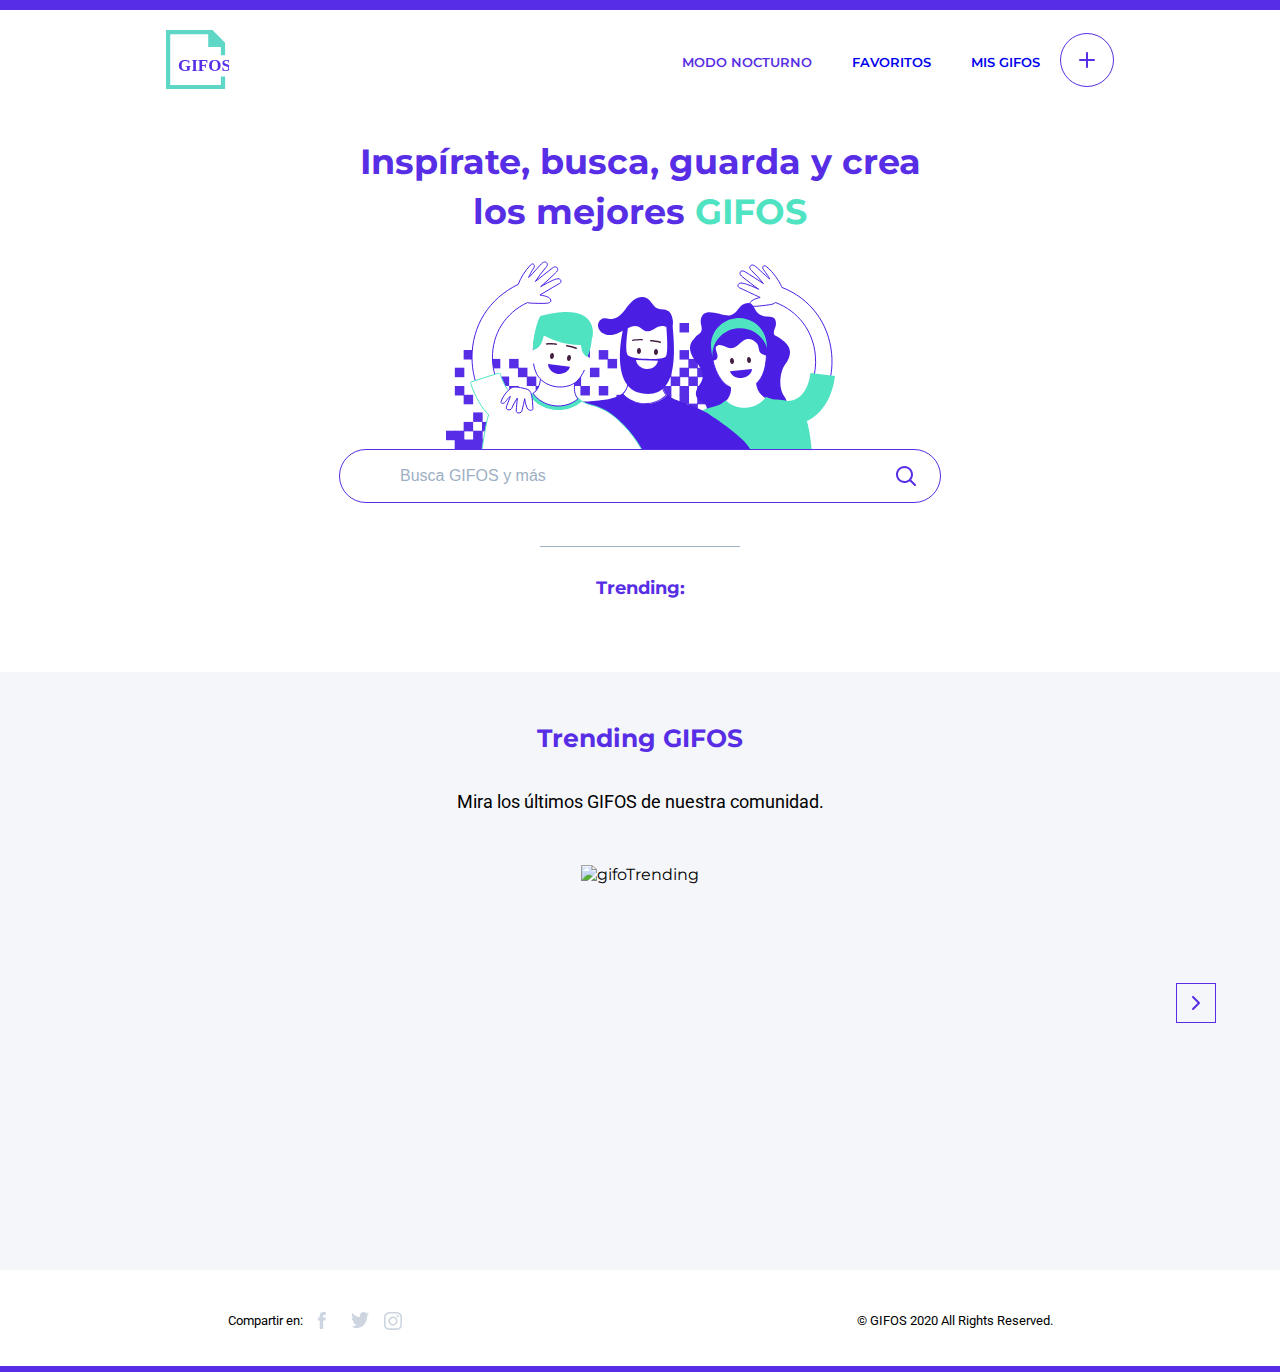
==== index.html @ 9e314768 "Search" ====
<!DOCTYPE html>
<html lang="es">
  <head>
    <meta charset="UTF-8" />
    <meta http-equiv="X-UA-Compatible" content="IE=edge" />
    <meta name="viewport" content="width=device-width, initial-scale=1.0" />
    <link rel="icon" href="/assets/logo-mobile.svg" type="image/png" />
    <link rel="stylesheet" href="/css/styles.css" />
    <title>GIFOS</title>
  </head>
  <body id="home">
    <header>
      <div class="logo">
        <a href="/"><img src="/assets/logo-desktop.svg" alt="logo-gifos" /></a>
      </div>
      <nav class="menu">
        <ul>
          <li>Modo Nocturno</li>
          <li><a href="/favoritos.html" id="favoritos">Favoritos</a></li>
          <li><a href="/mis-gifos.html" id="mis-gifos">Mis Gifos</a></li>
        </ul>
      </nav>
      <div class="crear">
        <a href="/crear-gifos.html" id="crear-gifos"
          ><img src="/assets/button-crear.svg" alt="icono-crear"
        /></a>
      </div>
    </header>
    <main>
      <div id="search">
        <h1 class="titulo">
          Inspírate, busca, guarda y crea los mejores <span>GIFOS</span>
        </h1>
        <img src="/assets/ilustra_header.svg" alt="ilustra_header" />
        <div id="search-bar">
          <div class="icon-search-gray dn"></div>
          <input
            type="text"
            name="searchGifos"
            id="searchGifos"
            placeholder="Busca GIFOS y más"
          />
          <div class="icon-search"></div>
          <div class="icon-close dn"></div>
          <div id="suggestions"></div>
        </div>
      </div>
      <div id="trending">
        <h3>Trending:</h3>
        <div id="trendingSearches"></div>
      </div>
      <div id="searchResult">
        <h1 id="titleResult" class="dn"></h1>
        <div id="gifosResult"></div>
        <div id="notFound" class="dn">
          <img
            class="imgNotFound"
            src="assets/icon-busqueda-sin-resultado.svg"
            alt="imagen busqueda no encontrada"
          />
          <p class="textNotFound">Intenta con otra búsqueda.</p>
        </div>
        <div class="showMore dn"></div>
      </div>
      <div id="trendingGifos">
        <h2 class="subtitulo">Trending GIFOS</h2>
        <p>Mira los últimos GIFOS de nuestra comunidad.</p>
        <div id="sliderTrending">
          <div class="gifoTrending">
            <img
              src="https://media4.giphy.com/media/BZkzGyUV7s5Gf83pqU/giphy.gif?cid=009a9293nwv7ic98i9bfx6fv4p8h81x9w68u6wdgsl4qky4t&rid=giphy.gif&ct=g"
              alt="gifoTrending"
            />
            <div class="gifoInfo">
              <div class="actions">
                <div class="like icon"></div>
                <div class="download icon"></div>
                <div class="expand icon"></div>
              </div>
              <div class="titles">
                <p class="user">Hola</p>
                <p class="title">Hola, que tal?</p>
              </div>
            </div>
          </div>
          <div id="arrowRight" class="arrowsSlider"></div>
          <div id="arrowLeft" class="arrowsSlider"></div>
        </div>
      </div>
    </main>
    <footer>
      <div id="social">
        <p>Compartir en:</p>
        <div id="redes-sociales">
          <a href="/" id="facebook" target="_blank"></a>
          <a href="/" id="twitter" target="_blank"></a>
          <a href="/" id="instagram" target="_blank"></a>
        </div>
      </div>
      <div id="copyright">
        <p>© GIFOS 2020 All Rights Reserved.</p>
      </div>
    </footer>
    <script src="js/scripts.js"></script>
  </body>
</html>
---- css/styles.css ----
@import url("https://fonts.googleapis.com/css2?family=Montserrat:wght@300;400;600;700&family=Open+Sans:wght@300;400;600;700&family=Roboto:wght@300;400;500;700;900&display=swap");
@font-face {
  font-family: "Open Sans";
  src: url("fonts/open_sans/OpenSans.woff");
}
@font-face {
  font-family: "Open Sans Bold";
  src: url("fonts/open_sans/OpenSans-bold.woff");
}
@font-face {
  font-family: "Open Sans Light";
  src: url("fonts/open_sans/OpenSans-light.woff");
}
@font-face {
  font-family: "Open Sans Semibold";
  src: url("fonts/open_sans/OpenSans-semibold.woff");
}
@font-face {
  font-family: "Montserrat Bold";
  src: url("fonts/montserrat/Montserrat-Bold.woff2") format("woff2");
}
/* Colores */
header {
  display: flex;
  justify-content: center;
  border-top: #572ee5 10px solid;
  padding: 20px;
}
header .logo {
  width: 40%;
}
header .menu {
  display: flex;
  align-items: center;
  text-transform: uppercase;
  font-size: 13px;
  font-weight: 600;
}
header .menu ul {
  display: flex;
  list-style: none;
  padding: 0;
}
header .menu ul li {
  padding: 0 20px;
  color: #572ee5;
}
header .menu ul li a {
  text-decoration: none;
}
header .menu ul li a:visited {
  color: #572ee5;
}
header .crear {
  display: flex;
  align-items: center;
}

/* IPAD */
@media screen and (max-width: 768px) {
  header .logo {
    width: 25%;
  }
}
/* Colores */
footer {
  display: flex;
  justify-content: space-around;
  border-bottom: #572ee5 6px solid;
  padding-bottom: 25px;
}
footer #social {
  display: flex;
}
footer #social #redes-sociales {
  display: flex;
  align-items: center;
}
footer #social #redes-sociales a {
  width: 18px;
  height: 18px;
  margin-left: 15px;
}
footer #social #redes-sociales a#facebook {
  background-image: url(/assets/icon_facebook.svg);
  background-repeat: no-repeat;
}
footer #social #redes-sociales a#facebook:hover {
  background-image: url(/assets/icon_facebook_hover.svg);
}
footer #social #redes-sociales a#instagram {
  background-image: url(/assets/icon_instagram.svg);
  background-repeat: no-repeat;
}
footer #social #redes-sociales a#instagram:hover {
  background-image: url(/assets/icon_instagram-hover.svg);
}
footer #social #redes-sociales a#twitter {
  background-image: url(/assets/icon-twitter.svg);
  background-repeat: no-repeat;
}
footer #social #redes-sociales a#twitter:hover {
  background-image: url(/assets/icon-twitter-hover.svg);
}
footer #social p {
  display: flex;
  align-items: center;
  font-family: Roboto;
  font-size: 13px;
  font-weight: normal;
}
footer #copyright p {
  display: flex;
  align-items: center;
  font-family: Roboto;
  font-size: 13px;
  font-weight: normal;
}

/* Colores */
body#home main #search {
  display: flex;
  flex-direction: column;
  align-items: center;
}
body#home main #search #search-bar {
  max-width: 650px;
  width: 100%;
  text-align: center;
  position: relative;
  margin-bottom: 25px;
  border: 1px solid #572ee5;
  border-radius: 30px;
}
body#home main #search #search-bar input {
  width: 80%;
  height: 50px;
  outline: none;
  font-size: 16px;
  border: none;
}
body#home main #search #search-bar input::placeholder {
  color: #9cafc3;
}
body#home main #search #search-bar div[class^=icon] {
  position: absolute;
  width: 20px;
  height: 20px;
  top: 1rem;
  right: 4%;
  cursor: pointer;
}
body#home main #search #search-bar .icon-search {
  background-image: url(/assets/icon-search.svg);
}
body#home main #search #search-bar .icon-close {
  background-image: url(/assets/close.svg);
  background-repeat: no-repeat;
  background-position: center;
}
body#home main #search #search-bar .icon-search-gray {
  background-image: url(/assets/icon-search-gray.svg);
  left: 4%;
}
body#home main #search #search-bar #suggestions .suggestion {
  display: flex;
  margin: 0 20px;
  text-align: start;
  padding: 5px 0;
}
body#home main #search #search-bar #suggestions .suggestion:first-child {
  border-top: 1px solid #9cafc3;
  padding-top: 10px;
}
body#home main #search #search-bar #suggestions .suggestion:last-child {
  padding-bottom: 10px;
}
body#home main #search #search-bar #suggestions .suggestion .icon-search-gray {
  position: initial;
  width: 16px;
  height: 16px;
  margin-right: 18px;
  margin-left: 8px;
}
body#home main #trending {
  display: flex;
  flex-direction: column;
  align-items: center;
}
body#home main #trending.dn {
  display: none;
}
body#home main #trending h3 {
  text-align: center;
  font-size: 18px;
  font-weight: bold;
  color: #572ee5;
  border-top: 1px #9cafc3 solid;
  width: 200px;
  display: flex;
  justify-content: center;
  padding-top: 30px;
}
body#home main #trending #trendingSearches {
  margin-bottom: 25px;
}
body#home main #trending #trendingSearches span {
  font-size: 16px;
  font-weight: normal;
  color: #572ee5;
  text-transform: capitalize;
}
body#home main #searchResult {
  display: flex;
  flex-wrap: wrap;
  justify-content: center;
}
body#home main #searchResult #titleResult {
  font-size: 35px;
  color: #572ee5;
  text-align: center;
  width: 338px;
  border-top: 1px #9cafc3 solid;
  padding-top: 30px;
}

/* Colores */
body#favoritos header .menu #favoritos {
  color: #9cafc3;
}
body#favoritos main #icono-titulo,
body#favoritos main #contenedor-vacio {
  display: flex;
  flex-direction: column;
  align-items: center;
}
body#favoritos main #contenedor-vacio {
  margin: 80px 0;
}

/* Colores */
body#mis-gifos header .menu #mis-gifos {
  color: #9cafc3;
}
body#mis-gifos main #icono-titulo,
body#mis-gifos main #contenedor-vacio {
  display: flex;
  flex-direction: column;
  align-items: center;
}
body#mis-gifos main #contenedor-vacio {
  margin: 80px 0;
}

/* Colores */
body {
  margin: 0;
  font-family: Montserrat;
}
body main {
  display: flex;
  justify-content: center;
  flex-direction: column;
  align-items: center;
}
body main h1.titulo {
  color: #572ee5;
  font-size: 35px;
  font-family: Montserrat, "Open Sans";
  text-align: center;
  line-height: 50px;
  width: 600px;
  justify-content: center;
}
body main h1.titulo span {
  color: #50e3c2;
}
body main h2.subtitulo {
  font-size: 25px;
  color: #572ee5;
  font-weight: bold;
}
body main h3.subtitulo-secundario {
  font-size: 22px;
  color: #50e3c2;
  text-align: center;
}
body main #trendingGifos {
  width: 100%;
  background: #f5f6f9;
  display: flex;
  flex-direction: column;
  align-items: center;
  padding: 30px 0;
  margin: 30px 0;
}
body main #trendingGifos p {
  font-family: Roboto;
  font-size: 18px;
  font-weight: normal;
}
body main #trendingGifos #sliderTrending {
  position: relative;
  width: 90%;
  display: flex;
  justify-content: center;
  align-items: center;
  margin-top: 35px;
  margin-bottom: 100px;
}
body main #trendingGifos #sliderTrending .arrowsSlider {
  position: absolute;
  display: flex;
  justify-content: space-between;
  cursor: pointer;
}
body main #trendingGifos #sliderTrending .arrowsSlider#arrowRight {
  right: 0;
  content: url("/assets/Button-Slider-right.svg");
}
body main #trendingGifos #sliderTrending .arrowsSlider#arrowRight:hover {
  content: url("/assets/Button-Slider-right-hover.svg");
}
body main #trendingGifos #sliderTrending .arrowsSlider#arrowLeft {
  left: 0;
  content: url("/assets/Button-Slider-left.svg");
}
body main #trendingGifos #sliderTrending .arrowsSlider#arrowLeft:hover {
  content: url("/assets/Button-Slider-left-hover.svg");
}
body #searchResult {
  display: flex;
  flex-direction: column;
  align-items: center;
}
body #searchResult #gifosResult {
  display: flex;
  flex-wrap: wrap;
  justify-content: center;
  max-width: 1440px;
}
body #searchResult #gifosResult .gifoTrending {
  max-height: 200px;
  max-width: 260px;
  margin: 15px;
}
body #searchResult #gifosResult .gifoTrending img {
  height: 200px;
  width: 260px;
  object-fit: cover;
}
body #searchResult #gifosResult .gifoTrending .gifoInfo {
  height: 200px;
  width: 260px;
}
body #searchResult #gifosResult .gifoTrending .gifoInfo:hover .gifoInfo {
  display: block;
  background-color: rgba(87, 46, 229, 0.5);
}
body #searchResult #gifosResult .gifoTrending .gifoInfo .titles {
  bottom: 10px;
}
body #searchResult #gifosResult .gifoTrending .gifoInfo .actions .icon {
  margin: 15px 10px 0 0;
}
body #searchResult #notFound {
  display: flex;
  flex-direction: column;
  align-items: center;
  font-size: 22px;
  color: #50e3c2;
  font-weight: bold;
  margin: 25px 0;
}
body #searchResult #notFound img {
  width: 150px;
  height: 150px;
}
body #searchResult #notFound.dn {
  display: none;
}
body #searchResult .showMore {
  position: relative;
  background-image: url("/assets/CTA-ver-mas.svg");
  margin: auto;
  margin-bottom: 30px;
  top: 30px;
  width: 128px;
  height: 50px;
  background-repeat: no-repeat;
  cursor: pointer;
  transition: all 0.3s ease;
}
body #searchResult .showMore:hover {
  background-image: url("/assets/CTA-ver-mas-hover.svg");
}
body .gifoTrending {
  height: 275px;
  width: 375px;
  overflow: hidden;
  display: flex;
  justify-content: center;
}
body .gifoTrending img {
  height: 275px;
}
body .gifoTrending .gifoInfo {
  display: none;
  position: absolute;
  height: 100%;
  width: 375px;
}
body .gifoTrending .gifoInfo .actions {
  display: flex;
  justify-content: flex-end;
}
body .gifoTrending .gifoInfo .actions .icon {
  width: 32px;
  height: 32px;
  margin: 20px 20px 0 0;
  cursor: pointer;
}
body .gifoTrending .gifoInfo .actions .icon.like {
  content: url("/assets/icon-fav.svg");
}
body .gifoTrending .gifoInfo .actions .icon.like:hover {
  content: url("/assets/icon-fav-hover.svg");
}
body .gifoTrending .gifoInfo .actions .icon.download {
  content: url("/assets/icon-download.svg");
}
body .gifoTrending .gifoInfo .actions .icon.download:hover {
  content: url("/assets/icon-download-hover.svg");
}
body .gifoTrending .gifoInfo .actions .icon.expand {
  content: url("/assets/icon-max-normal.svg");
}
body .gifoTrending .gifoInfo .actions .icon.expand:hover {
  content: url("/assets/icon-max-hover.svg");
}
body .gifoTrending .gifoInfo .titles {
  position: absolute;
  bottom: 50px;
  left: 20px;
}
body .gifoTrending .gifoInfo .titles p {
  color: white;
}
body .gifoTrending .gifoInfo .titles p.user {
  font-size: 15px;
  margin-bottom: 6px;
}
body .gifoTrending .gifoInfo .titles p.title {
  margin-top: 0;
  font-size: 18px;
  font-weight: bold;
}
body .gifoTrending:hover .gifoInfo {
  display: block;
  background-color: rgba(87, 46, 229, 0.5);
}
body .dn {
  display: none;
}
body .db {
  display: block;
}

/*# sourceMappingURL=styles.css.map */
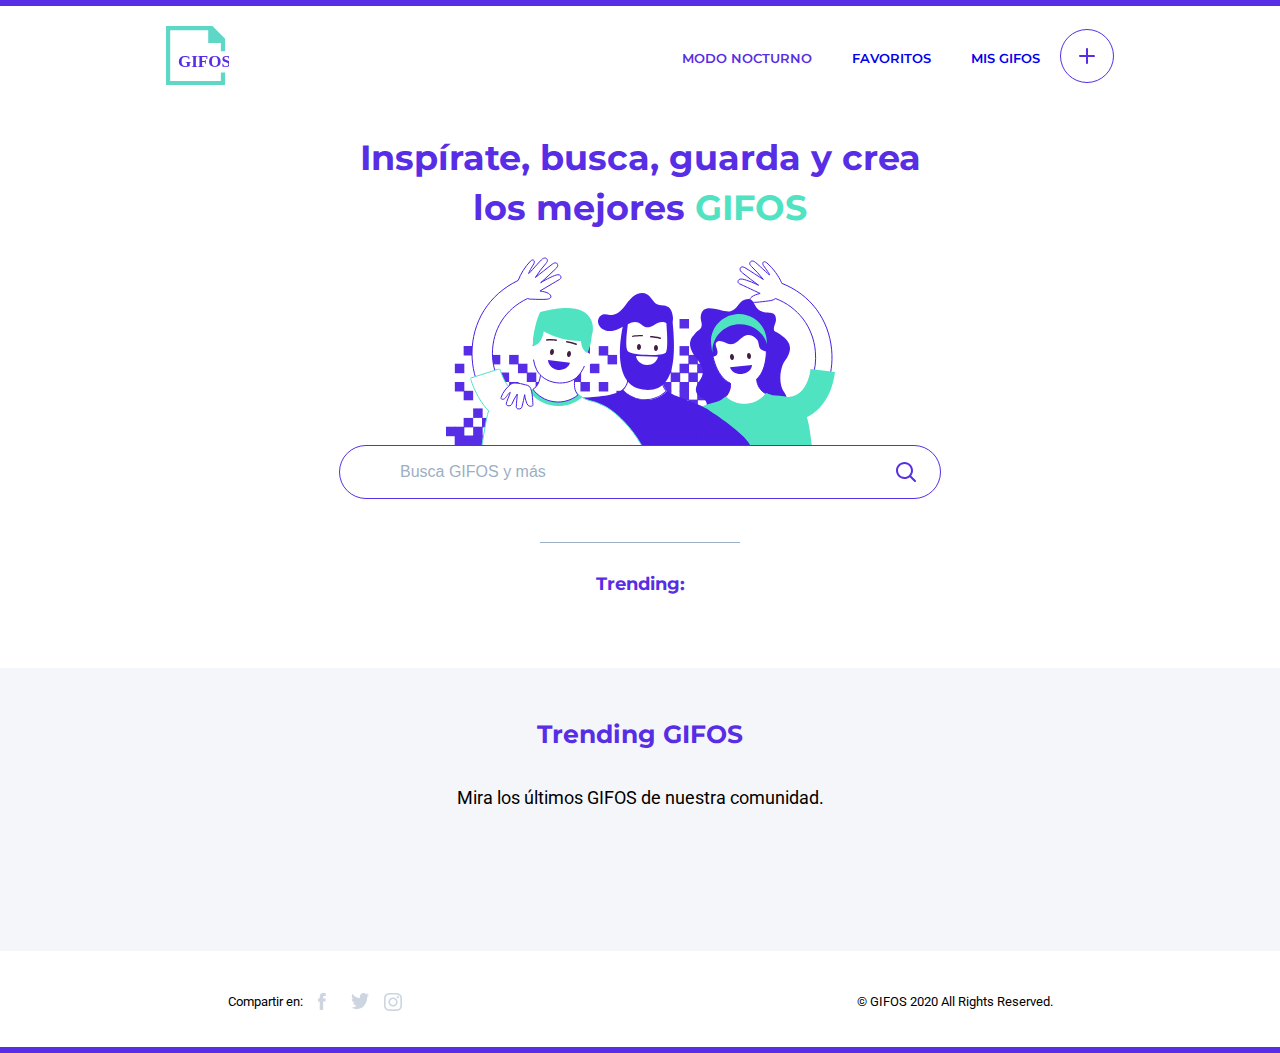
==== commit b210b516: "Home" ====
--- a/index.html
+++ b/index.html
@@ -66,22 +66,7 @@
         <h2 class="subtitulo">Trending GIFOS</h2>
         <p>Mira los últimos GIFOS de nuestra comunidad.</p>
         <div id="sliderTrending">
-          <div class="gifoTrending">
-            <img
-              src="https://media4.giphy.com/media/BZkzGyUV7s5Gf83pqU/giphy.gif?cid=009a9293nwv7ic98i9bfx6fv4p8h81x9w68u6wdgsl4qky4t&rid=giphy.gif&ct=g"
-              alt="gifoTrending"
-            />
-            <div class="gifoInfo">
-              <div class="actions">
-                <div class="like icon"></div>
-                <div class="download icon"></div>
-                <div class="expand icon"></div>
-              </div>
-              <div class="titles">
-                <p class="user">Hola</p>
-                <p class="title">Hola, que tal?</p>
-              </div>
-            </div>
+          <div id="gifoTrendingSlider">
           </div>
           <div id="arrowRight" class="arrowsSlider"></div>
           <div id="arrowLeft" class="arrowsSlider"></div>
--- a/css/styles.css
+++ b/css/styles.css
@@ -23,7 +23,7 @@
 header {
   display: flex;
   justify-content: center;
-  border-top: #572ee5 10px solid;
+  border-top: #572ee5 6px solid;
   padding: 20px;
 }
 header .logo {
@@ -164,6 +164,7 @@
 }
 body#home main #search #search-bar #suggestions .suggestion {
   display: flex;
+  cursor: pointer;
   margin: 0 20px;
   text-align: start;
   padding: 5px 0;
@@ -209,6 +210,7 @@
   font-weight: normal;
   color: #572ee5;
   text-transform: capitalize;
+  cursor: pointer;
 }
 body#home main #searchResult {
   display: flex;
@@ -301,12 +303,13 @@
 }
 body main #trendingGifos #sliderTrending {
   position: relative;
-  width: 90%;
+  width: 92%;
   display: flex;
   justify-content: center;
   align-items: center;
   margin-top: 35px;
-  margin-bottom: 100px;
+  margin-bottom: 60px;
+  overflow: hidden;
 }
 body main #trendingGifos #sliderTrending .arrowsSlider {
   position: absolute;
@@ -394,68 +397,142 @@
 body #searchResult .showMore:hover {
   background-image: url("/assets/CTA-ver-mas-hover.svg");
 }
-body .gifoTrending {
+body #gifoTrendingSlider {
+  display: flex;
+  width: 90%;
+  overflow: hidden;
+}
+body #gifoTrendingSlider .gifoTrending {
+  height: 275px;
+  width: 357px;
+  display: flex;
+  padding-right: 8px;
+  justify-content: center;
+  position: relative;
+}
+body #gifoTrendingSlider .gifoTrending img {
+  width: 357px;
+  height: 275px;
+  object-fit: cover;
+}
+body #gifoTrendingSlider .gifoTrending .gifoInfo {
+  display: none;
+  position: absolute;
+  height: 100%;
+  width: 355px;
+}
+body #gifoTrendingSlider .gifoTrending .gifoInfo .actions {
+  display: flex;
+  justify-content: flex-end;
+}
+body #gifoTrendingSlider .gifoTrending .gifoInfo .actions .icon {
+  width: 32px;
+  height: 32px;
+  margin: 20px 20px 0 0;
+  cursor: pointer;
+}
+body #gifoTrendingSlider .gifoTrending .gifoInfo .actions .icon.like {
+  content: url("/assets/icon-fav.svg");
+}
+body #gifoTrendingSlider .gifoTrending .gifoInfo .actions .icon.like:hover {
+  content: url("/assets/icon-fav-hover.svg");
+}
+body #gifoTrendingSlider .gifoTrending .gifoInfo .actions .icon.download {
+  content: url("/assets/icon-download.svg");
+}
+body #gifoTrendingSlider .gifoTrending .gifoInfo .actions .icon.download:hover {
+  content: url("/assets/icon-download-hover.svg");
+}
+body #gifoTrendingSlider .gifoTrending .gifoInfo .actions .icon.expand {
+  content: url("/assets/icon-max-normal.svg");
+}
+body #gifoTrendingSlider .gifoTrending .gifoInfo .actions .icon.expand:hover {
+  content: url("/assets/icon-max-hover.svg");
+}
+body #gifoTrendingSlider .gifoTrending .gifoInfo .titles {
+  position: absolute;
+  bottom: 12px;
+  left: 20px;
+}
+body #gifoTrendingSlider .gifoTrending .gifoInfo .titles p {
+  color: white;
+}
+body #gifoTrendingSlider .gifoTrending .gifoInfo .titles p.user {
+  font-size: 15px;
+  margin-bottom: 6px;
+}
+body #gifoTrendingSlider .gifoTrending .gifoInfo .titles p.title {
+  margin-top: 0;
+  font-size: 18px;
+  font-weight: bold;
+}
+body #gifoTrendingSlider .gifoTrending:hover .gifoInfo {
+  display: block;
+  background-color: rgba(87, 46, 229, 0.5);
+  overflow: hidden;
+}
+body #gifosResult .gifoTrending {
   height: 275px;
   width: 375px;
   overflow: hidden;
   display: flex;
   justify-content: center;
 }
-body .gifoTrending img {
+body #gifosResult .gifoTrending img {
   height: 275px;
 }
-body .gifoTrending .gifoInfo {
+body #gifosResult .gifoTrending .gifoInfo {
   display: none;
   position: absolute;
   height: 100%;
   width: 375px;
 }
-body .gifoTrending .gifoInfo .actions {
+body #gifosResult .gifoTrending .gifoInfo .actions {
   display: flex;
   justify-content: flex-end;
 }
-body .gifoTrending .gifoInfo .actions .icon {
+body #gifosResult .gifoTrending .gifoInfo .actions .icon {
   width: 32px;
   height: 32px;
   margin: 20px 20px 0 0;
   cursor: pointer;
 }
-body .gifoTrending .gifoInfo .actions .icon.like {
+body #gifosResult .gifoTrending .gifoInfo .actions .icon.like {
   content: url("/assets/icon-fav.svg");
 }
-body .gifoTrending .gifoInfo .actions .icon.like:hover {
+body #gifosResult .gifoTrending .gifoInfo .actions .icon.like:hover {
   content: url("/assets/icon-fav-hover.svg");
 }
-body .gifoTrending .gifoInfo .actions .icon.download {
+body #gifosResult .gifoTrending .gifoInfo .actions .icon.download {
   content: url("/assets/icon-download.svg");
 }
-body .gifoTrending .gifoInfo .actions .icon.download:hover {
+body #gifosResult .gifoTrending .gifoInfo .actions .icon.download:hover {
   content: url("/assets/icon-download-hover.svg");
 }
-body .gifoTrending .gifoInfo .actions .icon.expand {
+body #gifosResult .gifoTrending .gifoInfo .actions .icon.expand {
   content: url("/assets/icon-max-normal.svg");
 }
-body .gifoTrending .gifoInfo .actions .icon.expand:hover {
+body #gifosResult .gifoTrending .gifoInfo .actions .icon.expand:hover {
   content: url("/assets/icon-max-hover.svg");
 }
-body .gifoTrending .gifoInfo .titles {
+body #gifosResult .gifoTrending .gifoInfo .titles {
   position: absolute;
   bottom: 50px;
   left: 20px;
 }
-body .gifoTrending .gifoInfo .titles p {
+body #gifosResult .gifoTrending .gifoInfo .titles p {
   color: white;
 }
-body .gifoTrending .gifoInfo .titles p.user {
+body #gifosResult .gifoTrending .gifoInfo .titles p.user {
   font-size: 15px;
   margin-bottom: 6px;
 }
-body .gifoTrending .gifoInfo .titles p.title {
+body #gifosResult .gifoTrending .gifoInfo .titles p.title {
   margin-top: 0;
   font-size: 18px;
   font-weight: bold;
 }
-body .gifoTrending:hover .gifoInfo {
+body #gifosResult .gifoTrending:hover .gifoInfo {
   display: block;
   background-color: rgba(87, 46, 229, 0.5);
 }
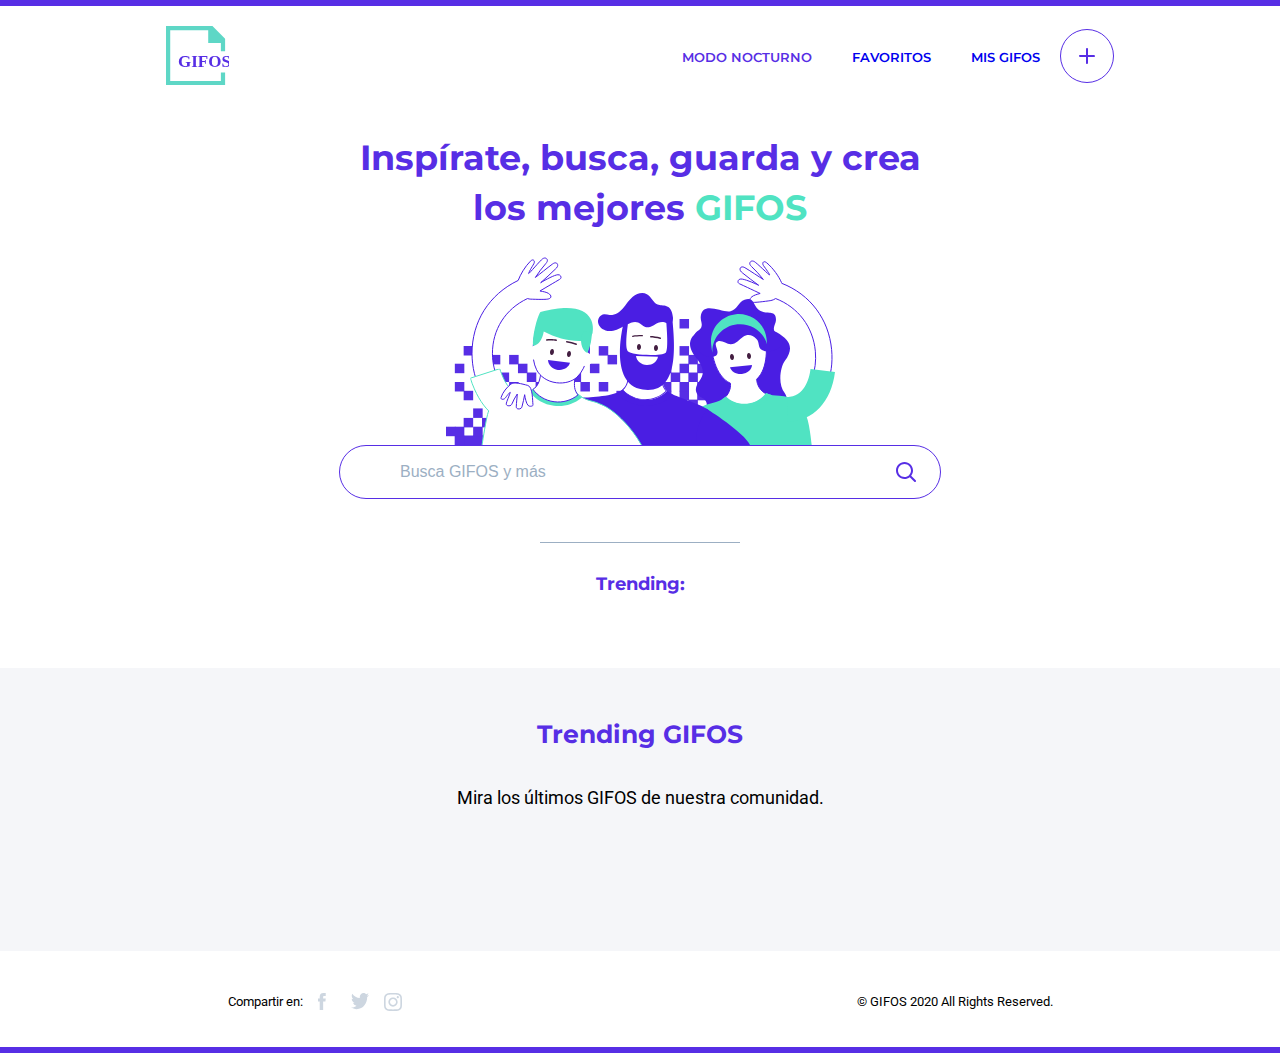
==== commit ffbef727: "darkMode and mobile" ====
--- a/index.html
+++ b/index.html
@@ -11,20 +11,37 @@
   <body id="home">
     <header>
       <div class="logo">
-        <a href="/"><img src="/assets/logo-desktop.svg" alt="logo-gifos" /></a>
+        <a href="/"><img src="/assets/logo.svg" alt="logo-gifos" /></a>
       </div>
-      <nav class="menu">
+      <nav class="menu" aria-label="menuDesktop">
         <ul>
-          <li>Modo Nocturno</li>
-          <li><a href="/favoritos.html" id="favoritos">Favoritos</a></li>
-          <li><a href="/mis-gifos.html" id="mis-gifos">Mis Gifos</a></li>
+          <li id="nightMode">Modo Nocturno</li>
+          <li><a href="/favoritos.html">Favoritos</a></li>
+          <li><a href="/mis-gifos.html">Mis Gifos</a></li>
         </ul>
       </nav>
       <div class="crear">
-        <a href="/crear-gifos.html" id="crear-gifos"
-          ><img src="/assets/button-crear.svg" alt="icono-crear"
-        /></a>
+        <a href="/crear-gifos.html" id="crear-gifos">
+          <img src="/assets/button-crear.svg" alt="icono-crear" />
+        </a>
       </div>
+      <div class="menuMobile"></div>
+      <nav id="menuList" aria-label="menuDesktop">
+        <ul>
+          <li id="nightModeMobile">
+            Modo Nocturno
+            <hr />
+          </li>
+          <li>
+            <a href="/favoritos.html">Favoritos</a>
+            <hr />
+          </li>
+          <li>
+            <a href="/mis-gifos.html">Mis Gifos</a>
+            <hr />
+          </li>
+        </ul>
+      </nav>
     </header>
     <main>
       <div id="search">
@@ -64,10 +81,12 @@
       </div>
       <div id="trendingGifos">
         <h2 class="subtitulo">Trending GIFOS</h2>
-        <p>Mira los últimos GIFOS de nuestra comunidad.</p>
+        <p>
+          Mira los últimos <br />
+          GIFOS de nuestra comunidad.
+        </p>
         <div id="sliderTrending">
-          <div id="gifoTrendingSlider">
-          </div>
+          <div id="gifoTrendingSlider"></div>
           <div id="arrowRight" class="arrowsSlider"></div>
           <div id="arrowLeft" class="arrowsSlider"></div>
         </div>
@@ -77,9 +96,9 @@
       <div id="social">
         <p>Compartir en:</p>
         <div id="redes-sociales">
-          <a href="/" id="facebook" target="_blank"></a>
-          <a href="/" id="twitter" target="_blank"></a>
-          <a href="/" id="instagram" target="_blank"></a>
+          <a href="/" title="facebook" id="facebook" target="_blank"></a>
+          <a href="/" title="twitter" id="twitter" target="_blank"></a>
+          <a href="/" title="instagram" id="instagram" target="_blank"></a>
         </div>
       </div>
       <div id="copyright">
--- a/css/styles.css
+++ b/css/styles.css
@@ -42,8 +42,9 @@
   padding: 0;
 }
 header .menu ul li {
-  padding: 0 20px;
+  margin: 0 20px;
   color: #572ee5;
+  border-bottom: solid 3px transparent;
 }
 header .menu ul li a {
   text-decoration: none;
@@ -51,15 +52,126 @@
 header .menu ul li a:visited {
   color: #572ee5;
 }
+header .menu ul li:hover {
+  border-bottom: solid 3px #50e3c2;
+}
+header .menu #nightMode {
+  cursor: pointer;
+}
+header .menu #nightMode.active {
+  font-size: 0;
+}
+header .menu #nightMode.active::after {
+  font-size: 13px;
+  content: "MODO DIURNO";
+}
 header .crear {
-  display: flex;
-  align-items: center;
+  width: 54px;
+  display: flex;
+  align-items: center;
+}
+header .crear a img:hover {
+  content: url("/assets/CTA-crear-gifo-hover.svg");
+}
+header .menuMobile {
+  display: none;
+}
+header #menuList {
+  display: none;
 }
 
-/* IPAD */
-@media screen and (max-width: 768px) {
+/* TABLET */
+@media screen and (max-width: 790px) {
   header .logo {
     width: 25%;
+  }
+}
+/* MOBILE */
+@media (max-width: 640px) {
+  header {
+    display: flex;
+    justify-content: space-between;
+    padding: 10px 0;
+    position: fixed;
+    width: 100%;
+    background: white;
+    z-index: 3;
+    box-shadow: 4px 4px 18px rgba(0, 0, 0, 0.12);
+    top: 0;
+  }
+  header .logo {
+    padding-left: 20px;
+  }
+  header .menu,
+header .crear {
+    display: none;
+  }
+  header .menuMobile {
+    display: block;
+    content: url("/assets/burger.svg");
+    background-repeat: no-repeat;
+    background-position: center;
+    width: 20px;
+    height: 20px;
+    margin: 20px;
+  }
+  header #menuList {
+    display: none;
+  }
+  header #menuList.open {
+    background-color: #572ee5;
+    opacity: 0.9;
+    display: flex;
+    position: fixed;
+    left: 0;
+    width: 100%;
+    height: 100%;
+    top: 90px;
+  }
+  header #menuList.open ul {
+    display: flex;
+    width: 100%;
+    padding-left: 0;
+    flex-direction: column;
+    justify-content: flex-start;
+    list-style: none;
+    margin-top: 35px;
+  }
+  header #menuList.open ul li {
+    margin-top: 8px;
+    height: 50px;
+  }
+  header #menuList.open ul li hr {
+    width: 40px;
+    opacity: 0.5;
+    margin-top: 12px;
+    margin-bottom: 0;
+  }
+  header #menuList.open ul li, header #menuList.open ul a {
+    display: flex;
+    flex-direction: column;
+    text-align: center;
+    justify-content: center;
+    align-items: center;
+    color: white;
+    text-decoration: none;
+    font-weight: 600;
+  }
+  header #menuList.open ul #nightModeMobile {
+    cursor: pointer;
+  }
+  header #menuList.open ul #nightModeMobile.active {
+    font-size: 0;
+  }
+  header #menuList.open ul #nightModeMobile.active::before {
+    font-size: 1rem;
+    content: "Modo Diurno";
+  }
+  header.open {
+    position: fixed;
+    width: 100%;
+    background: white;
+    z-index: 3;
   }
 }
 /* Colores */
@@ -117,6 +229,32 @@
   font-weight: normal;
 }
 
+/* MOBILE */
+@media (max-width: 640px) {
+  footer {
+    flex-direction: column;
+    align-items: center;
+  }
+  footer #social {
+    display: flex;
+    flex-direction: column;
+    align-items: center;
+  }
+  footer #social p {
+    font-size: 15px;
+  }
+  footer #social #redes-sociales {
+    gap: 10px;
+    margin-top: 8px;
+    margin-bottom: 16px;
+  }
+  footer #social #redes-sociales a {
+    margin-left: 0;
+  }
+  footer #copyright {
+    font-size: 14px;
+  }
+}
 /* Colores */
 body#home main #search {
   display: flex;
@@ -226,38 +364,761 @@
   padding-top: 30px;
 }
 
+/* MOBILE */
+@media (max-width: 640px) {
+  body#home main .titulo {
+    width: 312px;
+    line-height: 33px;
+  }
+  body#home main #search img {
+    max-width: 85%;
+  }
+  body#home main #search #search-bar {
+    max-width: 90%;
+  }
+  body#home main #search #search-bar input {
+    width: 65%;
+  }
+  body#home main #trending #trendingSearches {
+    max-width: 60%;
+    text-align: center;
+    line-height: 25px;
+  }
+  body#home main #searchResult #gifosResult {
+    gap: 10px;
+  }
+  body#home main #searchResult #gifosResult .gifoTrending {
+    height: 140px;
+    width: 160px;
+  }
+  body#home main #searchResult #gifosResult .gifoTrending img {
+    height: 140px;
+    width: 160px;
+    object-fit: cover;
+  }
+}
 /* Colores */
-body#favoritos header .menu #favoritos {
+body#likesPage header .menu #favoritos {
   color: #9cafc3;
 }
-body#favoritos main #icono-titulo,
-body#favoritos main #contenedor-vacio {
+body#likesPage main #icono-titulo,
+body#likesPage main #emptyContainer {
   display: flex;
   flex-direction: column;
   align-items: center;
 }
-body#favoritos main #contenedor-vacio {
+body#likesPage main #icono-titulo.dn,
+body#likesPage main #emptyContainer.dn {
+  display: none;
+}
+body#likesPage main #emptyContainer {
   margin: 80px 0;
+}
+body#likesPage main #likesContainer {
+  display: flex;
+  flex-wrap: wrap;
+  justify-content: center;
+  max-width: 1400px;
+  margin: 40px 0;
+  gap: 29px;
+}
+body#likesPage main #likesContainer .gifoCardsLike {
+  display: flex;
+  height: 275px;
+  justify-content: center;
+  max-height: 200px;
+  max-width: 260px;
+  overflow: hidden;
+  width: 375px;
+}
+body#likesPage main #likesContainer .gifoCardsLike img {
+  height: 200px;
+  width: 260px;
+  object-fit: cover;
+}
+body#likesPage main #likesContainer .gifoCardsLike .gifoInfo {
+  display: none;
+  position: absolute;
+  height: 200px;
+  width: 260px;
+}
+body#likesPage main #likesContainer .gifoCardsLike .gifoInfo .actions {
+  display: flex;
+  justify-content: flex-end;
+}
+body#likesPage main #likesContainer .gifoCardsLike .gifoInfo .actions .icon {
+  width: 32px;
+  height: 32px;
+  margin: 20px 20px 0 0;
+  cursor: pointer;
+}
+body#likesPage main #likesContainer .gifoCardsLike .gifoInfo .actions .icon.like {
+  content: url("/assets/icon-like-active.svg");
+}
+body#likesPage main #likesContainer .gifoCardsLike .gifoInfo .actions .icon.like:hover {
+  content: url("/assets/icon-fav-hover.svg");
+}
+body#likesPage main #likesContainer .gifoCardsLike .gifoInfo .actions .icon.download {
+  content: url("/assets/icon-download.svg");
+}
+body#likesPage main #likesContainer .gifoCardsLike .gifoInfo .actions .icon.download:hover {
+  content: url("/assets/icon-download-hover.svg");
+}
+body#likesPage main #likesContainer .gifoCardsLike .gifoInfo .actions .icon.expand {
+  content: url("/assets/icon-max-normal.svg");
+}
+body#likesPage main #likesContainer .gifoCardsLike .gifoInfo .actions .icon.expand:hover {
+  content: url("/assets/icon-max-hover.svg");
+}
+body#likesPage main #likesContainer .gifoCardsLike .gifoInfo:hover .gifoInfo {
+  display: block;
+  background-color: rgba(87, 46, 229, 0.5);
+}
+body#likesPage main #likesContainer .gifoCardsLike .gifoInfo .titles {
+  position: absolute;
+  left: 20px;
+  bottom: 10px;
+}
+body#likesPage main #likesContainer .gifoCardsLike .gifoInfo .titles p {
+  color: white;
+}
+body#likesPage main #likesContainer .gifoCardsLike .gifoInfo .titles p.user {
+  font-size: 15px;
+  margin-bottom: 6px;
+}
+body#likesPage main #likesContainer .gifoCardsLike .gifoInfo .titles p.title {
+  margin-top: 0;
+  font-size: 18px;
+  font-weight: bold;
+}
+body#likesPage main #likesContainer .gifoCardsLike .gifoInfo .titles .actions .icon {
+  margin: 15px 10px 0 0;
+}
+body#likesPage main #likesContainer .gifoCardsLike:hover .gifoInfo {
+  display: block;
+  background-color: rgba(87, 46, 229, 0.5);
+}
+
+/* MOBILE */
+@media (max-width: 640px) {
+  body#likesPage main #likesContainer {
+    gap: 10px;
+  }
+  body#likesPage main #likesContainer .gifoCardsLike {
+    height: 140px;
+    width: 160px;
+  }
+  body#likesPage main #likesContainer .gifoCardsLike img {
+    height: 140px;
+    width: 160px;
+    object-fit: cover;
+  }
+}
+/* Colores */
+body#misGifosPage header .menu #mis-gifos {
+  color: #9cafc3;
+}
+body#misGifosPage main #icono-titulo,
+body#misGifosPage main #emptyContainer {
+  display: flex;
+  flex-direction: column;
+  align-items: center;
+}
+body#misGifosPage main #emptyContainer {
+  margin: 80px 0;
+}
+body#misGifosPage main #emptyContainer.dn {
+  display: none;
+}
+body#misGifosPage main #myGifosContainer {
+  display: flex;
+  flex-wrap: wrap;
+  justify-content: center;
+  max-width: 1400px;
+  margin: 40px 0;
+  gap: 29px;
+}
+body#misGifosPage main #myGifosContainer .gifoCardsLike {
+  display: flex;
+  height: 275px;
+  justify-content: center;
+  max-height: 200px;
+  max-width: 260px;
+  overflow: hidden;
+  width: 375px;
+}
+body#misGifosPage main #myGifosContainer .gifoCardsLike img {
+  height: 200px;
+  width: 260px;
+  object-fit: cover;
+}
+body#misGifosPage main #myGifosContainer .gifoCardsLike .gifoInfo {
+  display: none;
+  position: absolute;
+  height: 200px;
+  width: 260px;
+}
+body#misGifosPage main #myGifosContainer .gifoCardsLike .gifoInfo .actions {
+  display: flex;
+  justify-content: flex-end;
+}
+body#misGifosPage main #myGifosContainer .gifoCardsLike .gifoInfo .actions .icon {
+  width: 32px;
+  height: 32px;
+  margin: 20px 20px 0 0;
+  cursor: pointer;
+}
+body#misGifosPage main #myGifosContainer .gifoCardsLike .gifoInfo .actions .icon.delete {
+  content: url("/assets/icon-trash-normal.svg");
+}
+body#misGifosPage main #myGifosContainer .gifoCardsLike .gifoInfo .actions .icon.delete:hover {
+  content: url("/assets/icon-trash-hover.svg");
+}
+body#misGifosPage main #myGifosContainer .gifoCardsLike .gifoInfo .actions .icon.like {
+  content: url("/assets/icon-like-active.svg");
+}
+body#misGifosPage main #myGifosContainer .gifoCardsLike .gifoInfo .actions .icon.like:hover {
+  content: url("/assets/icon-fav-hover.svg");
+}
+body#misGifosPage main #myGifosContainer .gifoCardsLike .gifoInfo .actions .icon.download {
+  content: url("/assets/icon-download.svg");
+}
+body#misGifosPage main #myGifosContainer .gifoCardsLike .gifoInfo .actions .icon.download:hover {
+  content: url("/assets/icon-download-hover.svg");
+}
+body#misGifosPage main #myGifosContainer .gifoCardsLike .gifoInfo .actions .icon.expand {
+  content: url("/assets/icon-max-normal.svg");
+}
+body#misGifosPage main #myGifosContainer .gifoCardsLike .gifoInfo .actions .icon.expand:hover {
+  content: url("/assets/icon-max-hover.svg");
+}
+body#misGifosPage main #myGifosContainer .gifoCardsLike .gifoInfo:hover .gifoInfo {
+  display: block;
+  background-color: rgba(87, 46, 229, 0.5);
+}
+body#misGifosPage main #myGifosContainer .gifoCardsLike .gifoInfo .titles {
+  position: absolute;
+  left: 20px;
+  bottom: 10px;
+}
+body#misGifosPage main #myGifosContainer .gifoCardsLike .gifoInfo .titles p {
+  color: white;
+}
+body#misGifosPage main #myGifosContainer .gifoCardsLike .gifoInfo .titles p.user {
+  font-size: 15px;
+  margin-bottom: 6px;
+}
+body#misGifosPage main #myGifosContainer .gifoCardsLike .gifoInfo .titles p.title {
+  margin-top: 0;
+  font-size: 18px;
+  font-weight: bold;
+}
+body#misGifosPage main #myGifosContainer .gifoCardsLike .gifoInfo .titles .actions .icon {
+  margin: 15px 10px 0 0;
+}
+body#misGifosPage main #myGifosContainer .gifoCardsLike:hover .gifoInfo {
+  display: block;
+  background-color: rgba(87, 46, 229, 0.5);
+}
+body#misGifosPage main #myGifosContainer .gifoCardsLike .gifoInfo .actions .icon.like {
+  display: none;
+}
+body#misGifosPage main #trendingGifos #sliderTrending #gifoTrendingSlider .gifoTrending .gifoInfo .actions .icon.delete {
+  display: none;
+}
+
+/* MOBILE */
+@media (max-width: 640px) {
+  body#misGifosPage main #myGifosContainer {
+    gap: 10px;
+  }
+  body#misGifosPage main #myGifosContainer .gifoCardsLike {
+    height: 140px;
+    width: 160px;
+  }
+  body#misGifosPage main #myGifosContainer .gifoCardsLike img {
+    height: 140px;
+    width: 160px;
+    object-fit: cover;
+  }
+}
+/* Colores */
+body#createGifosPage header .crear a img {
+  content: url("/assets/CTA-crear-gifo-active.svg");
+}
+body#createGifosPage header .crear a img:hover {
+  content: url("/assets/CTA-crear-gifo-hover.svg");
+}
+body#createGifosPage.dark header .crear a img:hover {
+  content: url("/assets/CTA-crear-gifo-hover-modo-noc.svg");
+}
+body#createGifosPage main {
+  height: 82vh;
+}
+body#createGifosPage main #cameraSection {
+  display: flex;
+}
+body#createGifosPage main #cameraSection #svgCamera {
+  content: url("/assets/camara.svg");
+}
+body#createGifosPage main #cameraSection #svgProjection {
+  content: url("/assets/element-luz-camara.svg");
+  margin-left: 4px;
+  padding-top: 2px;
+}
+body#createGifosPage main #cameraSection #movie {
+  display: flex;
+  align-items: flex-end;
+}
+body#createGifosPage main #cameraSection #movie #svgMovie {
+  content: url("/assets/movie.svg");
+  margin-left: 20px;
+}
+body#createGifosPage main #cameraSection #cameraContainer {
+  display: flex;
+  flex-direction: column;
+  justify-content: center;
+}
+body#createGifosPage main #cameraSection #cameraContainer #cameraBox {
+  display: flex;
+  justify-content: center;
+  align-items: center;
+  border: 1px solid #572ee5;
+  width: 688px;
+  height: 390px;
+}
+body#createGifosPage main #cameraSection #cameraContainer #cameraBox #corners {
+  display: flex;
+  justify-content: center;
+  align-items: center;
+  flex-direction: column;
+  width: 93%;
+  height: 90%;
+  position: relative;
+}
+body#createGifosPage main #cameraSection #cameraContainer #cameraBox #corners .corners {
+  width: 25px;
+  height: 27px;
+  position: absolute;
+}
+body#createGifosPage main #cameraSection #cameraContainer #cameraBox #corners .corners#cornerTopRight {
+  border-top: 1px solid #50e3c2;
+  border-right: 1px solid #50e3c2;
+  top: 0;
+  right: 0;
+}
+body#createGifosPage main #cameraSection #cameraContainer #cameraBox #corners .corners#cornerTopLeft {
+  border-top: 1px solid #50e3c2;
+  border-left: 1px solid #50e3c2;
+  top: 0;
+  left: 0;
+}
+body#createGifosPage main #cameraSection #cameraContainer #cameraBox #corners .corners#cornerBottomRight {
+  border-bottom: 1px solid #50e3c2;
+  border-right: 1px solid #50e3c2;
+  bottom: 0;
+  right: 0;
+}
+body#createGifosPage main #cameraSection #cameraContainer #cameraBox #corners .corners#cornerBottomLeft {
+  border-bottom: 1px solid #50e3c2;
+  border-left: 1px solid #50e3c2;
+  bottom: 0;
+  left: 0;
+}
+body#createGifosPage main #cameraSection #cameraContainer #cameraBox #corners h1.titulo {
+  font-size: 25px;
+  line-height: 35px;
+  margin-bottom: 10px;
+}
+body#createGifosPage main #cameraSection #cameraContainer #cameraBox #corners p {
+  font-family: "Roboto";
+  font-size: 16px;
+  text-align: center;
+  line-height: 29px;
+  margin-top: 0;
+}
+body#createGifosPage main #cameraSection #cameraContainer #cameraBox video {
+  position: absolute;
+}
+body#createGifosPage main #cameraSection #cameraContainer #cameraBox #gifoRecord {
+  position: absolute;
+}
+body#createGifosPage main #cameraSection #cameraContainer #cameraBox #bgGifo {
+  position: absolute;
+  width: 400px;
+  height: 300px;
+  background-color: #572ee5;
+  opacity: 0.6;
+}
+body#createGifosPage main #cameraSection #cameraContainer #cameraBox #upload {
+  width: 400px;
+  height: 300px;
+  position: absolute;
+  display: flex;
+  flex-direction: column;
+  justify-content: center;
+  align-items: center;
+  gap: 15px;
+}
+body#createGifosPage main #cameraSection #cameraContainer #cameraBox #upload #loader {
+  content: url("/assets/loader.svg");
+  -webkit-animation: spin 2s linear infinite;
+  /* Safari */
+  animation: spin 2s linear infinite;
+  /* Safari */
+}
+@-webkit-keyframes spin {
+  0% {
+    -webkit-transform: rotate(0deg);
+  }
+  100% {
+    -webkit-transform: rotate(360deg);
+  }
+}
+@keyframes spin {
+  0% {
+    transform: rotate(0deg);
+  }
+  100% {
+    transform: rotate(360deg);
+  }
+}
+body#createGifosPage main #cameraSection #cameraContainer #cameraBox #upload #loader.ok {
+  content: url("/assets/ok.svg");
+  animation: none;
+}
+body#createGifosPage main #cameraSection #cameraContainer #cameraBox #upload #uploading {
+  font-size: 15px;
+  font-weight: 500;
+  color: white;
+  opacity: 1;
+}
+body#createGifosPage main #cameraSection #cameraContainer #cameraBox #upload #actions {
+  position: absolute;
+  display: flex;
+  gap: 15px;
+  right: 0;
+  top: 0;
+  margin-top: 15px;
+  margin-right: 15px;
+}
+body#createGifosPage main #cameraSection #cameraContainer #cameraBox #upload #actions .icon {
+  cursor: pointer;
+}
+body#createGifosPage main #cameraSection #cameraContainer #cameraBox #upload #actions .icon.download {
+  content: url("/assets/icon-download.svg");
+}
+body#createGifosPage main #cameraSection #cameraContainer #cameraBox #upload #actions .icon.download:hover {
+  content: url("/assets/icon-download-hover.svg");
+}
+body#createGifosPage main #cameraSection #cameraContainer #cameraBox #upload #actions .icon.share {
+  content: url("/assets/icon-link-normal.svg");
+}
+body#createGifosPage main #cameraSection #cameraContainer #cameraBox #upload #actions .icon.share:hover {
+  content: url("/assets/icon-link-hover.svg");
+}
+body#createGifosPage main #cameraSection #cameraContainer #steps {
+  display: flex;
+  position: relative;
+  justify-content: center;
+  align-items: center;
+  gap: 10px;
+  height: 60px;
+}
+body#createGifosPage main #cameraSection #cameraContainer #steps .steps {
+  display: flex;
+  justify-content: center;
+  align-items: center;
+  border: 1px solid #572ee5;
+  color: #572ee5;
+  font-size: 18px;
+  font-weight: 600;
+  width: 32px;
+  height: 32px;
+  border-radius: 50%;
+}
+body#createGifosPage main #cameraSection #cameraContainer #steps .steps.active {
+  background-color: #572ee5;
+  color: white;
+}
+body#createGifosPage main #cameraSection #cameraContainer #steps #timerGifo,
+body#createGifosPage main #cameraSection #cameraContainer #steps #repeatGifo {
+  position: absolute;
+  right: 0;
+  color: #572ee5;
+  font-size: 15px;
+  letter-spacing: 0;
+  text-align: center;
+  line-height: 22px;
+  font-weight: 600;
+}
+body#createGifosPage main #cameraSection #cameraContainer #steps #repeatGifo {
+  border-bottom: 2px solid #50e3c2;
+  cursor: pointer;
+}
+body#createGifosPage main #cameraButtonSection {
+  width: 796px;
+  display: flex;
+  flex-direction: column;
+  align-items: center;
+  padding-left: 40px;
+  margin-top: 10px;
+}
+body#createGifosPage main #cameraButtonSection #divider {
+  width: 100%;
+  height: 7px;
+  background-color: #572ee5;
+  border-radius: 10px;
+}
+body#createGifosPage main #cameraButtonSection #buttonCreateGifo {
+  content: url("/assets/CTA-start.svg");
+  width: 127px;
+  margin: 20px;
+  cursor: pointer;
+}
+body#createGifosPage main #cameraButtonSection #buttonRecordGifo {
+  content: url("/assets/CTA-record.svg");
+  width: 127px;
+  margin: 20px;
+  cursor: pointer;
+}
+body#createGifosPage main #cameraButtonSection #buttonStopGifo {
+  content: url("/assets/CTA-stop.svg");
+  width: 127px;
+  margin: 20px;
+  cursor: pointer;
+}
+body#createGifosPage main #cameraButtonSection #buttonUpload {
+  content: url("/assets/CTA-upload.svg");
+  width: 127px;
+  margin: 20px;
+  cursor: pointer;
 }
 
 /* Colores */
-body#mis-gifos header .menu #mis-gifos {
+body.dark {
+  background-color: #37383C;
+}
+body.dark header {
+  border-color: black;
+}
+body.dark header .logo a img {
+  content: url("/assets/logo-dark.svg");
+}
+body.dark header .menu ul li,
+body.dark header .menu ul a {
+  color: white;
+}
+body.dark header .crear a img {
+  content: url("/assets/CTA-crear-gifo-modo-noc.svg");
+}
+body.dark header .crear a img:hover {
+  content: url("/assets/CTA-crear-gifo-hover-modo-noc.svg");
+}
+body.dark#home main .titulo {
+  color: white;
+}
+body.dark#home main #search #search-bar {
+  border: 2px solid white;
+}
+body.dark#home main #search #search-bar input {
+  background-color: #37383C;
+  color: white;
+}
+body.dark#home main #search #search-bar #suggestions .suggestion {
   color: #9cafc3;
 }
-body#mis-gifos main #icono-titulo,
-body#mis-gifos main #contenedor-vacio {
-  display: flex;
-  flex-direction: column;
-  align-items: center;
-}
-body#mis-gifos main #contenedor-vacio {
-  margin: 80px 0;
+body.dark#home main #search #search-bar .icon-search {
+  background-image: url("/assets/icon-search-modo-noct.svg");
+}
+body.dark#home main #search #search-bar .icon-close {
+  background-image: url("/assets/close-modo-noct.svg");
+}
+body.dark#home main #trending h3,
+body.dark#home main #trending #trendingSearches span {
+  color: white;
+}
+body.dark#home main #searchResult #titleResult {
+  color: white;
+}
+body.dark#createGifosPage main #cameraSection #svgCamera {
+  content: url("/assets/camara-modo-noc.svg");
+}
+body.dark#createGifosPage main #cameraSection #movie #svgMovie {
+  content: url("/assets/pelicula-modo-noc.svg");
+}
+body.dark#createGifosPage main #cameraSection #cameraContainer #cameraBox {
+  border-color: white;
+}
+body.dark#createGifosPage main #cameraSection #cameraContainer #cameraBox #corners h1.titulo {
+  color: white;
+}
+body.dark#createGifosPage main #cameraSection #cameraContainer #cameraBox #corners p {
+  color: #9cafc3;
+}
+body.dark#createGifosPage main #cameraSection #cameraContainer #steps .steps {
+  color: #f5f6f9;
+  border-color: #f5f6f9;
+}
+body.dark#createGifosPage main #cameraSection #cameraContainer #steps .steps.active {
+  color: #222326;
+  background-color: #f5f6f9;
+}
+body.dark#createGifosPage main #cameraSection #cameraContainer #steps #timerGifo {
+  color: #9cafc3;
+}
+body.dark#createGifosPage main #cameraSection #cameraContainer #steps #repeatGifo {
+  color: #9cafc3;
+}
+body.dark#createGifosPage main #cameraButtonSection #divider {
+  background-color: #222326;
+}
+body.dark#createGifosPage main #cameraButtonSection #buttonCreateGifo {
+  content: url("/assets/CTA-start-noct.svg");
+}
+body.dark#createGifosPage main #cameraButtonSection #buttonRecordGifo {
+  content: url("/assets/CTA-record-noct.svg");
+}
+body.dark#createGifosPage main #cameraButtonSection #buttonStopGifo {
+  content: url("/assets/CTA-stop-noct.svg");
+}
+body.dark#createGifosPage main #cameraButtonSection #buttonUpload {
+  content: url("/assets/CTA-upload-noct.svg");
+}
+body.dark main #trendingGifos {
+  background-color: #222326;
+}
+body.dark main #trendingGifos p {
+  color: white;
+}
+body.dark main #trendingGifos #sliderTrending .arrowsSlider#arrowLeft {
+  content: url("/assets/button-slider-left-md-noct.svg");
+}
+body.dark main #trendingGifos #sliderTrending .arrowsSlider#arrowLeft:hover {
+  content: url("/assets/button-slider-left-md-noct_hover.svg");
+}
+body.dark main #trendingGifos #sliderTrending .arrowsSlider#arrowRight {
+  content: url("/assets/button-slider-right-md-noct.svg");
+}
+body.dark main #trendingGifos #sliderTrending .arrowsSlider#arrowRight:hover {
+  content: url("/assets/button-slider-right-md-noct-hover.svg");
+}
+body.dark main h2.subtitulo {
+  color: white;
+}
+body.dark main #searchResult .showMore {
+  background-image: url("/assets/CTA-ver+-modo-noc.svg");
+}
+body.dark main #searchResult .showMore:hover {
+  background-image: url("/assets/CTA-ver+hover-modo-noc.svg");
+}
+body.dark footer {
+  border-color: black;
+}
+body.dark footer #social p,
+body.dark footer #copyright p {
+  color: #f5f6f9;
+}
+body.dark #expandContainer #expandBackground {
+  background-color: #37383C;
+}
+body.dark #expandContainer #expandContent #expandCloseIcon {
+  background-image: url("/assets/close-modo-noct.svg");
+}
+body.dark #expandContainer #expandContent #nameGif {
+  color: white;
 }
 
+/* MOBILE */
+@media (max-width: 640px) {
+  body.dark header {
+    background-color: #37383C;
+  }
+  body.dark header .menuMobile {
+    content: url("/assets/burger-modo-noct.svg");
+  }
+  body.dark header #menuList.open {
+    background-color: black;
+    opacity: 1;
+  }
+}
 /* Colores */
 body {
   margin: 0;
   font-family: Montserrat;
+}
+body #expandContainer {
+  position: relative;
+}
+body #expandContainer #expandBackground {
+  position: fixed;
+  background-color: white;
+  opacity: 0.95;
+  width: 100%;
+  height: 100%;
+  z-index: 1;
+}
+body #expandContainer #expandContent {
+  position: fixed;
+  z-index: 2;
+  display: flex;
+  flex-direction: column;
+  width: 100%;
+  max-width: 500px;
+  top: calc(50% - 300px);
+  left: calc(50% - 250px);
+  justify-content: center;
+}
+body #expandContainer #expandContent #expandCloseIcon {
+  background-image: url(/assets/close.svg);
+  background-repeat: no-repeat;
+  background-position: center;
+  position: absolute;
+  width: 20px;
+  height: 20px;
+  top: -25px;
+  right: -100px;
+  cursor: pointer;
+}
+body #expandContainer #expandContent #gifDetails {
+  display: flex;
+  justify-content: space-between;
+  align-items: center;
+  height: 60px;
+}
+body #expandContainer #expandContent #gifDetails .icon {
+  width: 32px;
+  height: 32px;
+  cursor: pointer;
+}
+body #expandContainer #expandContent #gifDetails .icon.like {
+  content: url("/assets/icon-fav.svg");
+}
+body #expandContainer #expandContent #gifDetails .icon.like:hover {
+  content: url("/assets/icon-fav-hover.svg");
+}
+body #expandContainer #expandContent #gifDetails .icon.like.active {
+  content: url("/assets/icon-like-active.svg");
+}
+body #expandContainer #expandContent #gifDetails .icon.download {
+  content: url("/assets/icon-download.svg");
+}
+body #expandContainer #expandContent #gifDetails .icon.download:hover {
+  content: url("/assets/icon-download-hover.svg");
+}
+body #expandContainer #expandContent #gifDetails .icon.expand {
+  content: url("/assets/icon-max-normal.svg");
+}
+body #expandContainer #expandContent #gifDetails .icon.expand:hover {
+  content: url("/assets/icon-max-hover.svg");
+}
+body #expandContainer #expandContent #usernameGif {
+  font-size: 14px;
+  font-weight: 400;
+}
+body #expandContainer #expandContent #titleGif {
+  font-size: 16px;
+  font-weight: 800;
 }
 body main {
   display: flex;
@@ -301,6 +1162,9 @@
   font-size: 18px;
   font-weight: normal;
 }
+body main #trendingGifos p br {
+  display: none;
+}
 body main #trendingGifos #sliderTrending {
   position: relative;
   width: 92%;
@@ -340,12 +1204,12 @@
   display: flex;
   flex-wrap: wrap;
   justify-content: center;
-  max-width: 1440px;
+  max-width: 1400px;
+  gap: 29px;
 }
 body #searchResult #gifosResult .gifoTrending {
   max-height: 200px;
   max-width: 260px;
-  margin: 15px;
 }
 body #searchResult #gifosResult .gifoTrending img {
   height: 200px;
@@ -437,6 +1301,9 @@
 body #gifoTrendingSlider .gifoTrending .gifoInfo .actions .icon.like:hover {
   content: url("/assets/icon-fav-hover.svg");
 }
+body #gifoTrendingSlider .gifoTrending .gifoInfo .actions .icon.like.active {
+  content: url("/assets/icon-like-active.svg");
+}
 body #gifoTrendingSlider .gifoTrending .gifoInfo .actions .icon.download {
   content: url("/assets/icon-download.svg");
 }
@@ -503,6 +1370,9 @@
 body #gifosResult .gifoTrending .gifoInfo .actions .icon.like:hover {
   content: url("/assets/icon-fav-hover.svg");
 }
+body #gifosResult .gifoTrending .gifoInfo .actions .icon.like.active {
+  content: url("/assets/icon-like-active.svg");
+}
 body #gifosResult .gifoTrending .gifoInfo .actions .icon.download {
   content: url("/assets/icon-download.svg");
 }
@@ -543,4 +1413,73 @@
   display: block;
 }
 
+/* MOBILE */
+@media (max-width: 640px) {
+  body main {
+    margin-top: 100px;
+  }
+  body main h1.titulo {
+    font-size: 25px;
+  }
+  body main #trendingGifos p {
+    max-width: 80%;
+    line-height: 23px;
+    text-align: center;
+    margin: 0;
+  }
+  body main #trendingGifos p br {
+    display: block;
+  }
+  body main #trendingGifos #sliderTrending {
+    margin-top: 25px;
+    margin-bottom: 0;
+  }
+  body main #trendingGifos #sliderTrending #arrowRight,
+body main #trendingGifos #sliderTrending #arrowLeft {
+    display: none;
+  }
+  body main #trendingGifos #sliderTrending #gifoTrendingSlider {
+    overflow: scroll;
+  }
+  body main #trendingGifos #sliderTrending #gifoTrendingSlider .gifoTrending {
+    align-items: center;
+  }
+  body main #trendingGifos #sliderTrending #gifoTrendingSlider .gifoTrending img {
+    width: 280px;
+    height: 250px;
+  }
+  body main h3.subtitulo-secundario {
+    width: 95%;
+  }
+  body main h3.subtitulo-secundario br {
+    display: none;
+  }
+  body main #icono-titulo {
+    margin-top: 20px;
+  }
+  body main #emptyContainer {
+    margin: 40px 0;
+  }
+  body main #gifoTrendingSlider .gifoTrending:hover .gifoInfo,
+body main #gifosResult .gifoTrending:hover .gifoInfo,
+body main #likesContainer .gifoCardsLike:hover .gifoInfo,
+body main #myGifosContainer .gifoCardsLike:hover .gifoInfo {
+    display: none !important;
+  }
+  body #expandContainer #expandBackground {
+    top: 0;
+    z-index: 4;
+  }
+  body #expandContainer #expandContent {
+    padding: 20px;
+    left: 0;
+    width: 90%;
+    top: 25%;
+    z-index: 5;
+  }
+  body #expandContainer #expandContent #expandCloseIcon {
+    right: 20px;
+  }
+}
+
 /*# sourceMappingURL=styles.css.map */
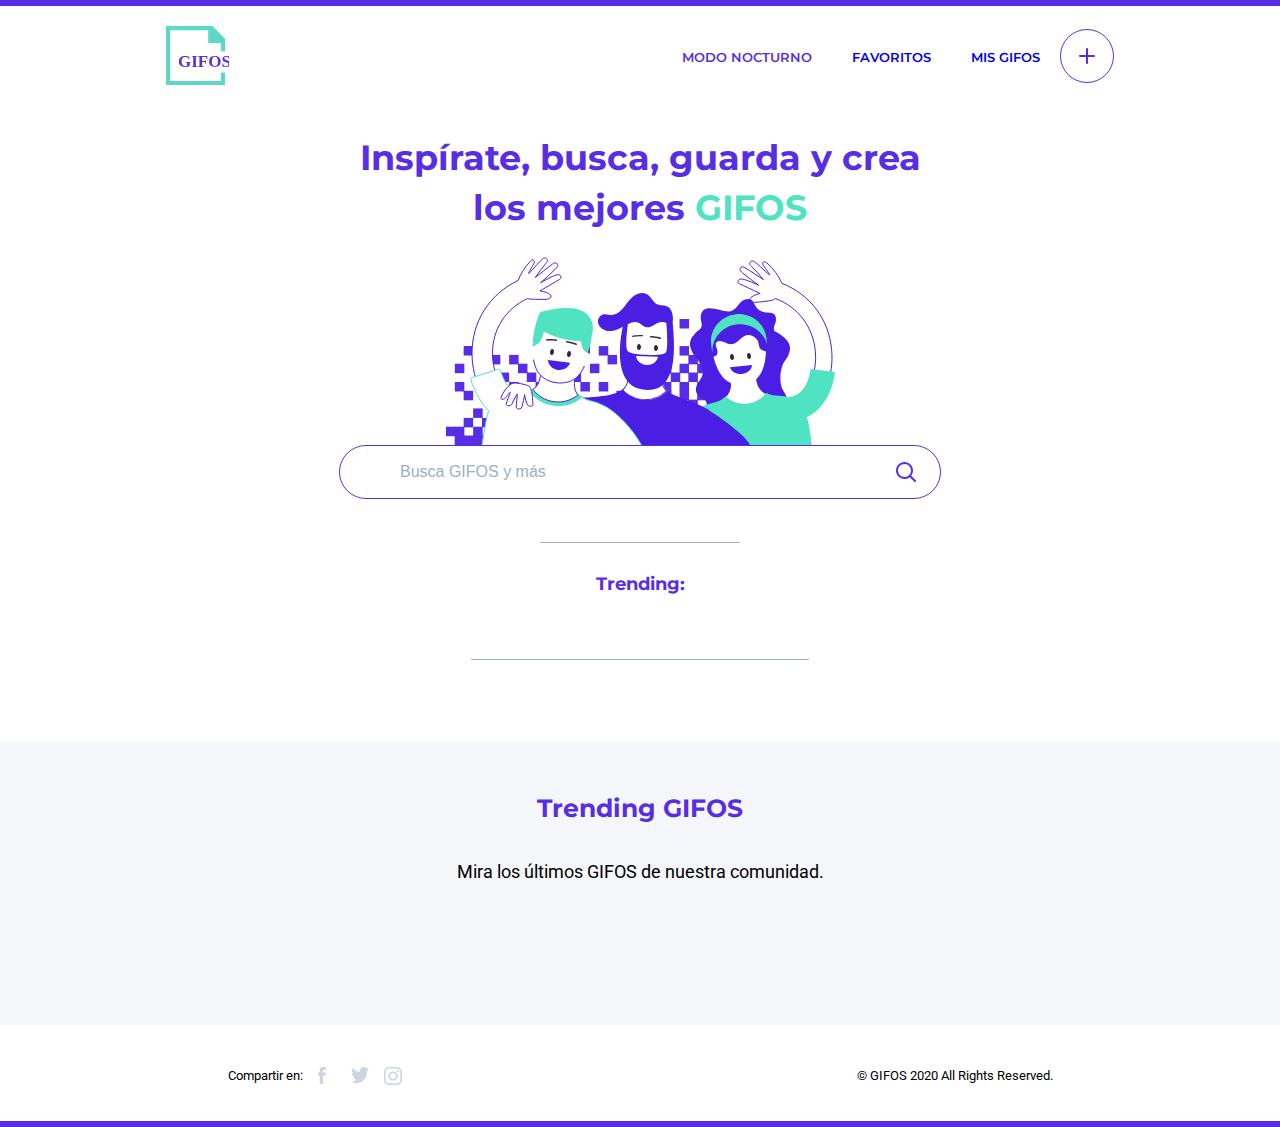
==== commit 96f1ba69: "Fix to validator.w3.org" ====
--- a/index.html
+++ b/index.html
@@ -67,7 +67,7 @@
         <div id="trendingSearches"></div>
       </div>
       <div id="searchResult">
-        <h1 id="titleResult" class="dn"></h1>
+        <div id="titleResult" class="dn"></div>
         <div id="gifosResult"></div>
         <div id="notFound" class="dn">
           <img
--- a/css/styles.css
+++ b/css/styles.css
@@ -362,6 +362,10 @@
   width: 338px;
   border-top: 1px #9cafc3 solid;
   padding-top: 30px;
+  display: block;
+  font-size: 2em;
+  font-weight: bold;
+  margin: 0.67em 0;
 }
 
 /* MOBILE */
